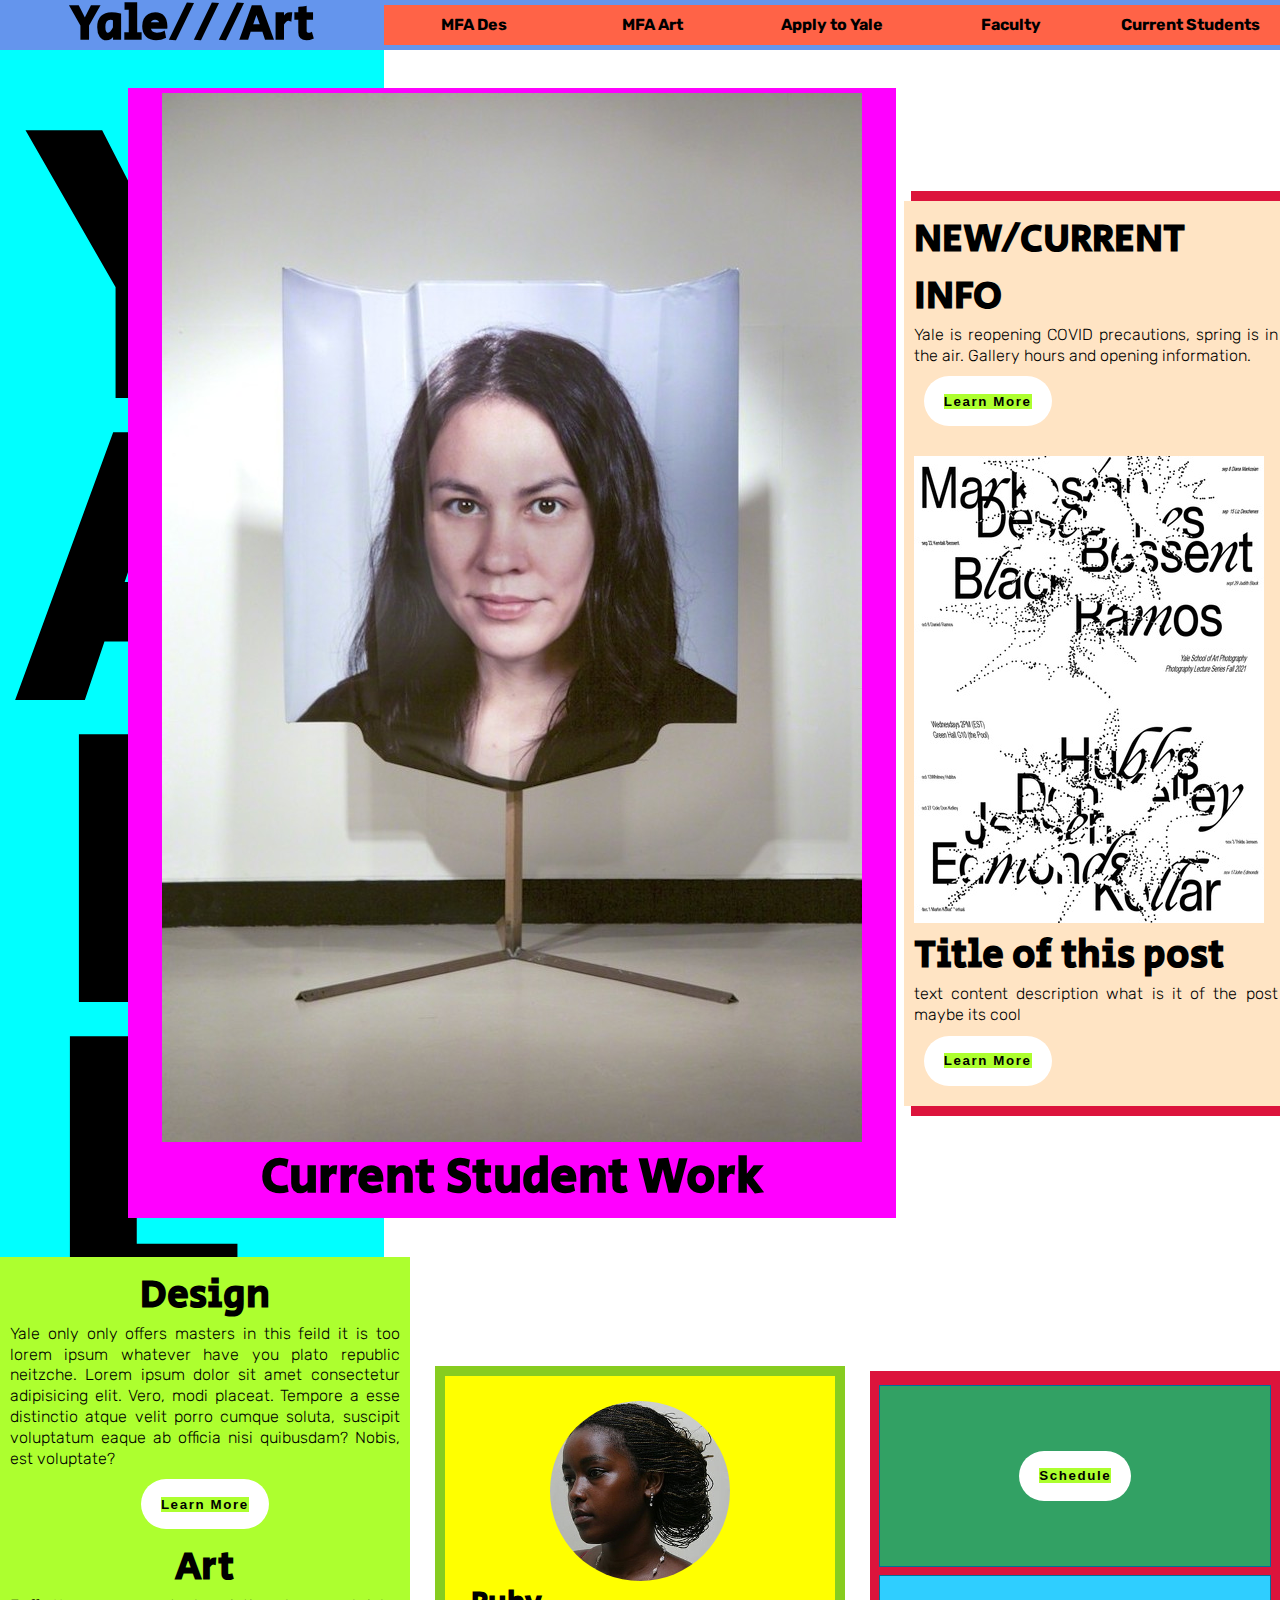
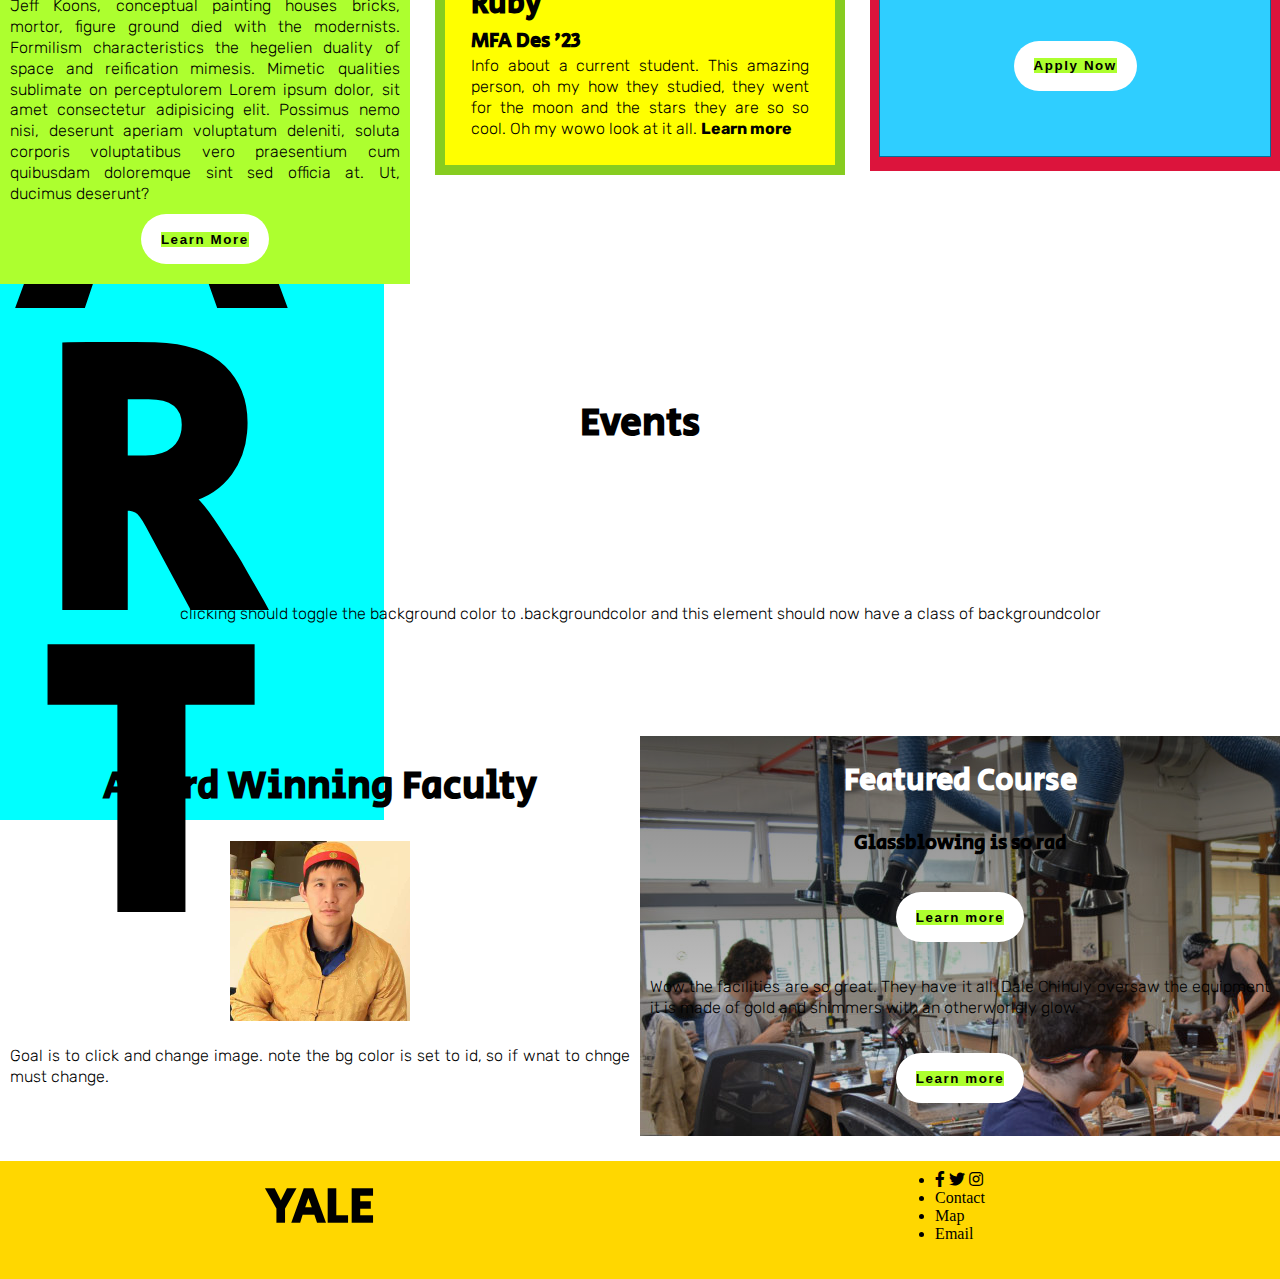
==== index.html @ 1c61f76e "first commit" ====
<!doctype html>
<html lang="en">

<head>
    <meta charset="UTF-8">
    <!--titles are important for SEO-->
    <title>Yale School of Art</title>
    <!--this helps make the page responsive-->
    <meta name="viewport" content="width=device-width, initial-scale=1">
    <!--link to stylesheet-->
    <link href="css/style.css" rel="stylesheet" type="text/css">
    <link rel="stylesheet" href="https://fonts.googleapis.com/css?family=Roboto">
    <link rel="stylesheet" href="https://cdnjs.cloudflare.com/ajax/libs/font-awesome/5.15.1/css/all.min.css">

</head>

<body>

    <div id="background_text">
        <h1>YALE ART</h1>
    </div>
    <section class="row" id="header">
        <!--the hamburger menu icon-->
        <div class="hamburger">
            <div class="bar1"></div>
            <div class="bar2"></div>
            <div class="bar3"></div>
        </div>
        <!--the logo will go here-->
        <h1 id="logo">Yale///Art</h1>

        <!--the navigation-->
        <nav class="navlinks" id="menu">
            <ul>
                <li> <a href="#">MFA Des</a></li>
                <li> <a href="#">MFA Art</a></li>
                <li> <a href="#">Apply to Yale</a></li>
                <li> <a href="#">Faculty</a></li>
                <li> <a href="#">Current Students</a></li>
            </ul>
            </nav>
            </section>
            <section class="row" id="dropdown"> 
            <nav class="navdropdown" id="fullmenu">
                <ul>
                    <li>Lorem ipsum </li>
                    <li>Lorem ipsum </li>
                    <li>Lorem ipsum </li>
                    <li>Lorem ipsum </li>
                </ul>
                <ul>
                    <li>Lorem ipsum </li>
                    <li>Lorem ipsum </li>
                    <li>Lorem ipsum </li>
                    <li>Lorem ipsum </li>
                </ul>
                <ul>
                    <li>Lorem ipsum </li>
                    <li>Lorem ipsum </li>
                    <li>Lorem ipsum </li>
                    <li>Lorem ipsum </li>
                </ul>
                <ul>
                    <li>Lorem ipsum </li>
                    <li>Lorem ipsum </li>
                    <li>Lorem ipsum </li>
                    <li>Lorem ipsum </li>
                </ul>
            </nav>
            </section>

        <!-- <div class="sidebar">     
  <h3>COVID COVID INFO!</h3>
</div> -->

    <!-- <div class="wrapper">
 <div class="two">Two</div>
  <div class="one">One</div>
</div> -->
    <div class="container">
        <section>
            <!-- <div class="row" id="blankspace"></div> -->
            <div class="row">
                <div class="two_thirds" id="current_work">
                    <img src="img/pale_head_art.jpeg">
                    <h1>Current Student Work</h1>
                </div>
                <div class="third">
                    <div class="post"><h2>NEW/CURRENT INFO</h2>
                    <p>Yale is reopening COVID precautions, spring is in the air.  Gallery hours and opening information.</p><button><a href="#">Learn More</a></button></div>
                   <div class="post"><img class="post_image" src="img/PhotoPoster.jpeg"><h2>Title of this post</h2><p>text content description what is it of the post maybe its cool</p><button><a href="#">Learn More</a></button></div>
                </div>
            </div>
        </section>
        <div class="row">
            <div class="third" id="programs">
                <h2>Design</h2>
                <p>Yale only only offers masters in this feild it is too lorem ipsum whatever have you plato republic neitzche. Lorem ipsum dolor sit amet consectetur adipisicing elit. Vero, modi placeat. Tempore a esse distinctio atque velit porro cumque soluta, suscipit voluptatum eaque ab officia nisi quibusdam? Nobis, est voluptate?</p>
               <button><a href="#">Learn More</a></button>
               <h2>Art</h2>
               <p>Jeff Koons, conceptual painting houses bricks, mortor, figure ground died with the modernists. Formilism characteristics the hegelien duality of space and reification mimesis. Mimetic qualities sublimate on perceptulorem Lorem ipsum dolor, sit amet consectetur adipisicing elit. Possimus nemo nisi, deserunt aperiam voluptatum deleniti, soluta corporis voluptatibus vero praesentium cum quibusdam doloremque sint sed officia at. Ut, ducimus deserunt?</p>
               <button><a href="#">Learn More</a></button>
            </div>
            <div class="third" id="student_life">
                <div class="alumni_profiles">
                    <img class="round" src="img/image-8.png">
                    <h3>Ruby</h3>
                    <h5>MFA Des '23</h5>
                    <p>Info about a current student. This amazing person, oh my how they studied, they went for the moon and the stars they are so so cool.
                Oh my wowo look at it all. <a href="#">Learn more</a></p>
                    </div>
            </div>
            <div class="third">
                <div class="stack" id="application_info">
                    <button><a href="#">Schedule</a> </button>
                </div>
                <div class="stack" id="connect">
                    <button><a href="#">Apply Now</a></button>
                </div>
            </div>
        </div>

        <div class="row">
            <div class="full" id="slideshow">
                <h2>Events</h2>
                <p>clicking should toggle the background color to .backgroundcolor and this element should now have a class of backgroundcolor</p>
            </div>
        </div>
        <div class="row">
            <div class="half">
                <h2>Award Winning Faculty</h2>
                <img class="displayed-img" src="img/image-6.png">
                <p>Goal is to click and change image.  note the bg color is set to id, so if wnat to chnge must change.</p>
                <div class="slideshow"></div>
            </div>
            <!-- <div class="third" id="facilities">
                <h2>Facilities</h2>
            </div> -->
            <div class="half" id="featured_course">
                    <h3>Featured Course</h3>
                    <h5>Glassblowing is so rad</h5><button><a href="#">Learn more</a></button>
                    <p>Wow the facilities are so great. They have it all.  Dale Chihuly oversaw the equipment it is made of gold and shimmers with an otherworldly glow.</p><button><a href="#">Learn more</a></button>
                
            </div>
        </div>
    </div>

    <!--begin footer-->
    <section id="footer">
        <div class="row">
            <div class="half short">
                <h1 id="logo"> YALE</h1>
            </div>
            <div class="half short">
                <ul>
                    <li><i class="fab fa-facebook-f"> </i>
                        <i class="fab fa-twitter"></i>
                     <i class="fab fa-instagram"></i>
                 </li>
                    <li>Contact</li>
                    <li>Map</li>
                    <li>Email</li>
                </ul>
            </div>
        </div>
    </section>

    <script src="js/main.js"></script>
</body>

</html>
---- css/style.css ----
@charset "UTF-8";
@import url('https://fonts.googleapis.com/css2?family=Rubik+Beastly&family=Rubik:ital,wght@0,300;0,400;1,300;1,400&family=Secular+One&display=swap');

/* CSS Document */
* {/*universal reset*/
  margin: 0px;
  padding: 0px;
  box-sizing: border-box;
}
/*mobile first*/
body {
  
}

section {}

.container {}
/*the row is how we are divying up vertical space in mobile view*/
.row {
  display: flex;
  flex-direction: column;
}
 
/*responsive framework*/
.full, .half, .third, .two_thirds, .quarter, .fifth, .sixth {
  width: 100%;
  min-height: 400px;
  display: flex; /*centers all text*/
  align-items: center;
  justify-content: space-around;
  flex-direction: column;
  padding:10px;
}

/*stacked elements*/
.stack {
  width: 100%;
  height:200px;
  display: flex;
  flex-direction: column;
  background-color: yellow;
  justify-content: center;
  align-items: center;  
}
/*I want this to display as a banner*/
.short {
  min-height: fit-content;
  max-height: 50%;
  display:flex;
  flex-direction: column;
}

/*typography*/
/* #logo {
  font-family: 'Rubik Beastly', "cursive";
  font-size:large;
} */
h1, h2, h3, h4, h5, h6 {
font-family: 'Secular One';
display:inline-block;
/* font-size: 72px;
line-height: 84px; */
}
h1 {
  margin-top: 0;
  font-size: 3.052rem;
}

h2 {font-size: 2.441rem;}

h3 {font-size: 1.953rem;}

h4 {font-size: 1.563rem;}

h5 {font-size: 1.25rem;}

small, .text_small {font-size: 0.8rem;}

a {
  text-decoration: none;
  font-weight: bold;
  color: inherit;
}
a:hover {
  background: rgb(196,196,196);
}
button {
  letter-spacing: .1rem;
  background-color: white;
  text-align: center;
  color:black;
  border-radius: 40px;
  min-width:100px;
  height: 50px;
  cursor: pointer;
  margin: 10px;
  padding:10px 20px;
  border-style: none;
}
button:hover {
  background-color: rgb(196, 196, 196);
}
button > * {
  background:greenyellow;
  color:black;
  font-weight: bold;
}
button a:hover {
  color:black;
}
p {
  font-family: 'Rubik', Arial, "sans-serif";
  font-weight:200;
  text-align:justify;
  line-height: 1.3rem;
}

/*navigation*/
nav {
  display: none;
  position: absolute;
  width: 100%;
  margin-top: 90px;
}
nav ul {
  list-style-type: none;
}
nav li {
  
  text-align: center;
  width: 100%;
  height: 40px;
  background-color: tomato;
  transition: all .5s ease;
}
nav li:hover {
  border-bottom: 5px solid yellow;
  transition-duration: 30ms;
}
nav a {
  text-decoration: none;
  line-height: 40px; 
  font-family: 'Rubik', Arial, "sans-serif";
}

.navdropdown {
  display:none;
  position: absolute;
  width: 100%;
  margin-bottom: 0px;
  background-color: pink;
margin-top:200px;
  height: 300px;
  padding: 40px 0px;
  box-shadow: 0px 5px 4px 0px cadetblue;
}
.nav-active {
  display:block;
}
.topnav {
  display: flex;
  flex-direction: column;
}
/*hamburger*/
.hamburger {
  background:teal;
}
.hamburger:hover {
  cursor:pointer;
}
.hamburgerclick {
  background:pink;
}
.bar1, .bar2, .bar3 {
  width: 35px;
  height: 5px;
  background-color: yellow;
  margin: 6px 0;
  transition: 0.4s;
}



/*header*/
#header {
  height: fit-content;
  display: flex;
  flex-direction: column;
  margin-bottom: 0px;
}
#header h1 {
  text-align: center;
  height: 50px;
  line-height: 50px;
}
#dropdown {
  width: 100%;
  background:green;
  margin-left:0px;

}
/*alert bar*/
.sidebar{
  display:flex;
  flex-direction: column;
}
.post {
  padding:10px;
  background-color: bisque;
}
/*hero image*/
#hero {
  display: flex;
  align-items: center;
  justify-content: center;
  min-height: 400px;
       
}
/*covid alert*/
#alert {
  background-color: yellow; 
}

/* img styles*/
img.round {
  margin: auto;
  border-radius: 50%;
  overflow: hidden;
}

/*bg images*/
#current_work {
  padding:5px;
  overflow: hidden;
  background-color: fuchsia;
  min-height: 400px;
  position: 0px -200px;
}
.alumni_profiles {
  display: flex;
  flex-direction: column;
  padding: 2vw;
  min-height: 400px;
  background-color: yellow;
}
#programs {
max-width:100%;
background-color: greenyellow;
}
#student_life {
max-width:100%;
background-color: rgb(135, 204, 32);
}
#application_info {
max-width:100%;
background-color: rgb(50, 161, 100);
}
#connect {
max-width:100%;
background-color: rgb(47, 206, 255);
}
#events {
max-width:100%;
background-color: rgb(140, 99, 253);
}
#faculty {
max-width:100%;
background-color: rgb(243, 97, 211);
}
#facilities {
max-width:100%;
background-color: rgb(216, 255, 74);
}
/*featured course*/
#featured_course {
 background-image: linear-gradient(rgba(0,0,0,.5),rgba(0,0,0,.1)), url(../img/featured_glass.jpeg);
 max-width:100%;
 background-color: greenyellow;
 
}
#featured_course h3 {
  color:white;
}
/*sliders, I am just grabbing the slideshow element here, adding styles will trump the styles added as a class so dont do*/
#slideshow {

}
/*footer*/
#footer {
  margin-left: 0px;
  max-height: 400px;
  display: flex;
  flex-direction: column;
  background: gold;
}
#background_text {
 display:none;
}
/*begin css for larger screens here*/
@media screen and (min-width:740px) {
  body {
  }
 
  section {
    margin-left:10vw;
  }
  #header {
    margin-left:0px;
    height: fit-content;
    display: flex;
    flex-direction: row;
background: cornflowerblue;
  }
  #header h1 {
    width: 30%;
  }
/* hamburger menu */
.hamburger {
  display:none;
}
  nav {
    display:inline-block;
    width: 70%;
    margin-top:0px;
    position:relative;
  }
  nav ul {
    display: flex;
    flex-direction: row;
    align-items: space-around;
  }
  nav li {
    text-align: center;
    width: 100%;
    height: 40px;
  }
.navdropdown {
  margin-top: 299px;
}
  .container {
    max-width: 1280px;
    margin: auto;
  }
  .row {
    margin-bottom: 2vw;
    display: flex;
    flex-direction: row;
    flex-wrap: wrap;
    justify-content: space-between;
    align-items:center;
  }
  #hero {
    display: flex;
    align-items: center;
    justify-content: center;
    min-height: 400px;
  }
  
  .full {
    width: 100%;
  }
  .half {
    width: 50%;
  }
  .third {
    width: 32%;
  }
  .two_thirds {
    width: 66.66%;
  }
  .quarter {
    width: 25%;
  }
  .fifth {
    width: 20%;
  }
  .stack {
    width: 100%;
    height: 180px;
    display: flex;
    flex-direction: column;
    outline: thin rgb(0, 112, 156) solid;
    justify-content: space-around;
    align-items: center;  
  }
  .short {
    min-height: fit-content;
    max-height: fit-content;
  }
  /*alert banner*/
  .sidebar {
    z-index:1;
    margin-top:40px;
    margin-left:33vw;
    height:50px;
    width:100%;
    background-color: orange;
    box-shadow: 5px 5px 5px rgb(0,0,0,.2) ;
  }
  .alumni_profiles {
    min-height: 300px;
     }
     .post {
      width: 30vw;
     }
  /*specific divs*/
  #alert {
    background-color: yellow; 
  }
  #blankspace {
    height:20vh;
  }
  /*bg images*/
  #current_work {
    min-height: 400px;
    position: 0px -200px;
    margin: 1vw 1vw 1vw 0vw;
  }

/*Background text*/
  #background_text {
    display: block;
    float: left;
    position: absolute;
    z-index:-1;
    width:40vw;
    background-color: cyan;
    margin-left:-10vw;
    
  }
  #background_text h1 {
  writing-mode: vertical-lr;
  text-orientation: upright;
  font-size:30vw;
  letter-spacing:-20vw;
  white-space: nowrap;
  }
}

/* js javascript script testing TESTETTESETSTESTESTTTTEST testing */
/*delete me*/
.third {
  background-color: crimson;
}
/*testing event onclick listener*/
.backgroundcolor {
  background-color: darkmagenta;
}
#backgroundcolor {
  background-color: darkorange;
}
/*slide show*/
.slide{
  display: none;
}
.slide.active {
  display: block;
}

/* --- Hamburger Appearance & Animation to examine, not in use --- */
/* Credit: https://codepen.io/mblode/pen/evjfn */
div.menu-link {
  width: 30px;
  top: 100px;
  left: 120px;
  transition-duration: 0.5s;
}
div.menu-link .icon {
  transition-duration: 0.5s;
  position: absolute;
  height: 4px;
  width: 30px;
  top: 20px;
  background-color: #efefef;
}
div.menu-link .icon:before {
  transition-duration: 0.5s;
  position: absolute;
  width: 30px;
  height: 4px;
  background-color: #efefef;
  content: "";
  top: -10px;
}
div.menu-link .icon:after {
  transition-duration: 0.5s;
  position: absolute;
  width: 30px;
  height: 4px;
  background-color: #efefef;
  content: "";
  top: 10px;
}
div.menu-link.open .icon {
  transition-duration: 0.5s;
  background: transparent;
}
div.menu-link.open .icon:before {
  transform: rotateZ(45deg) scaleX(1.25) translate(6.5px, 6.5px);
}
div.menu-link.open .icon:after {
  transform: rotateZ(-45deg) scaleX(1.25) translate(6px, -6px);
}
div.menu-link:hover {
  cursor: pointer;
}
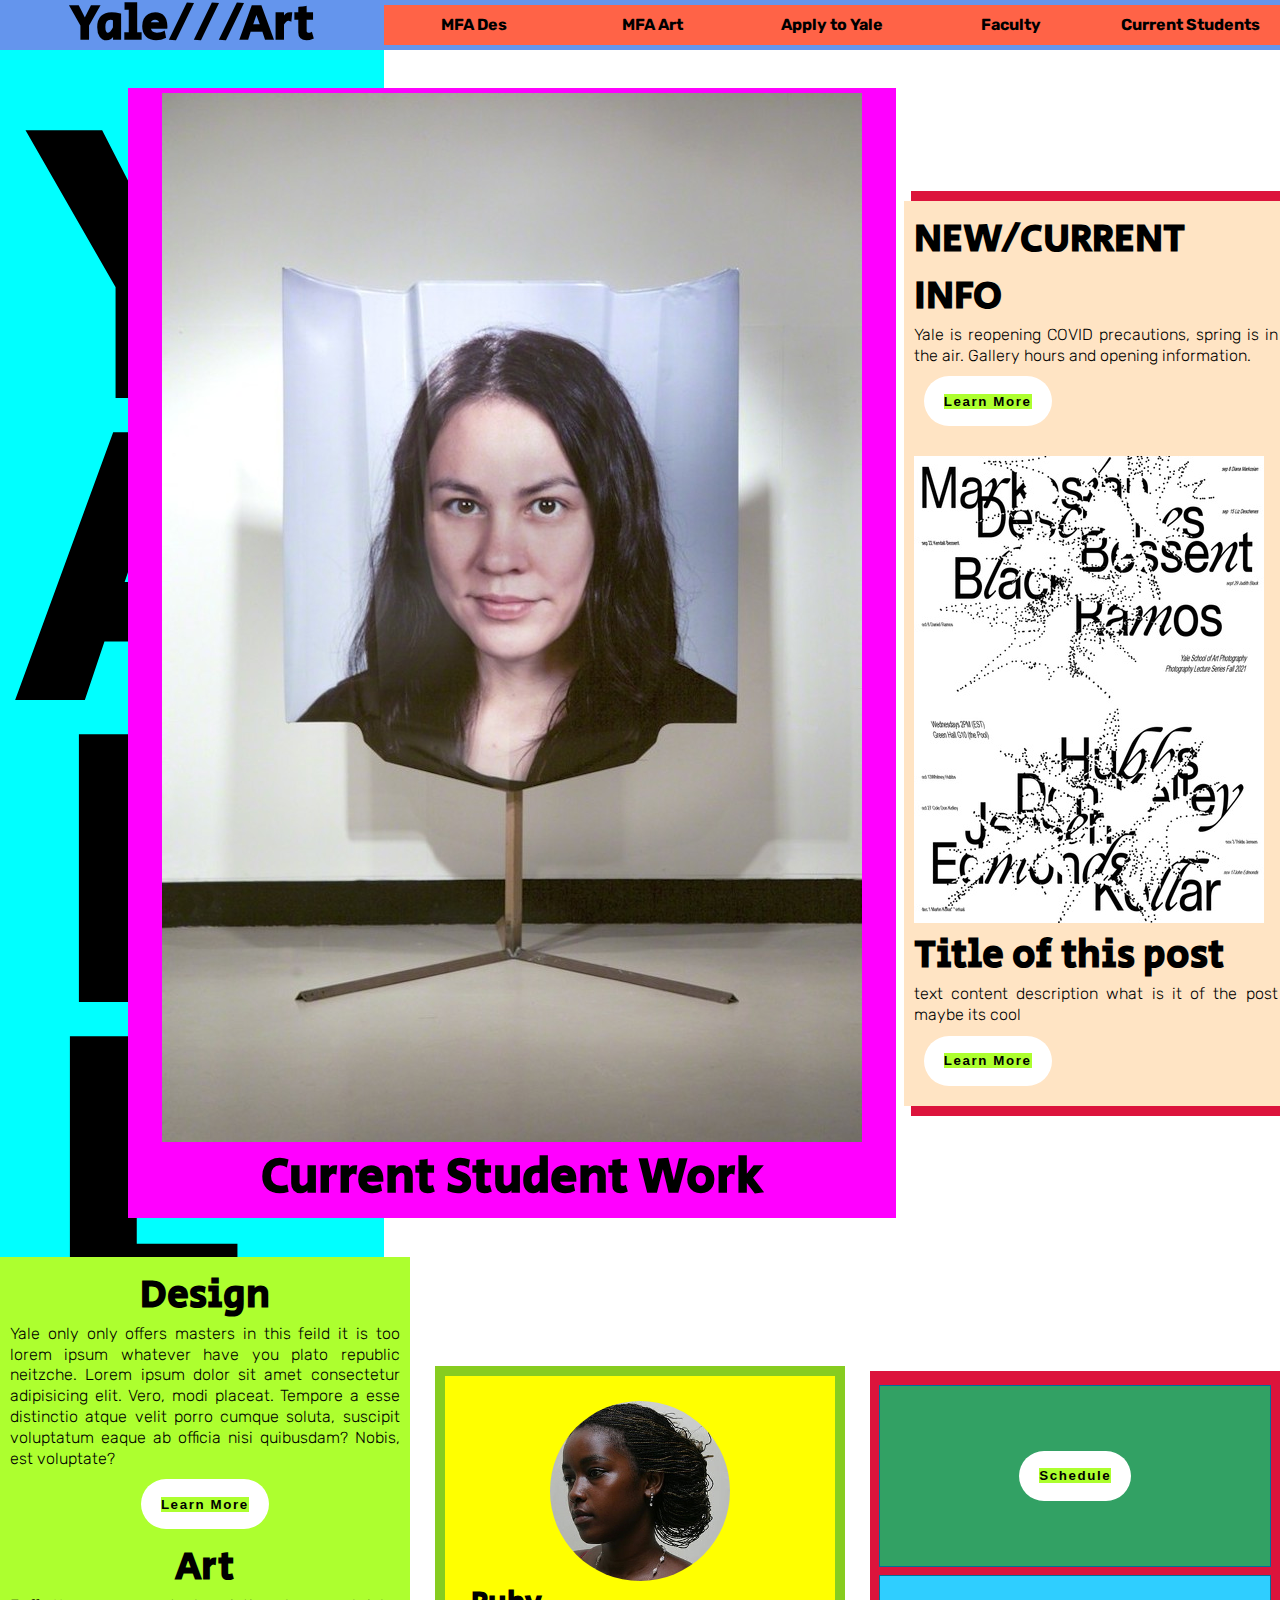
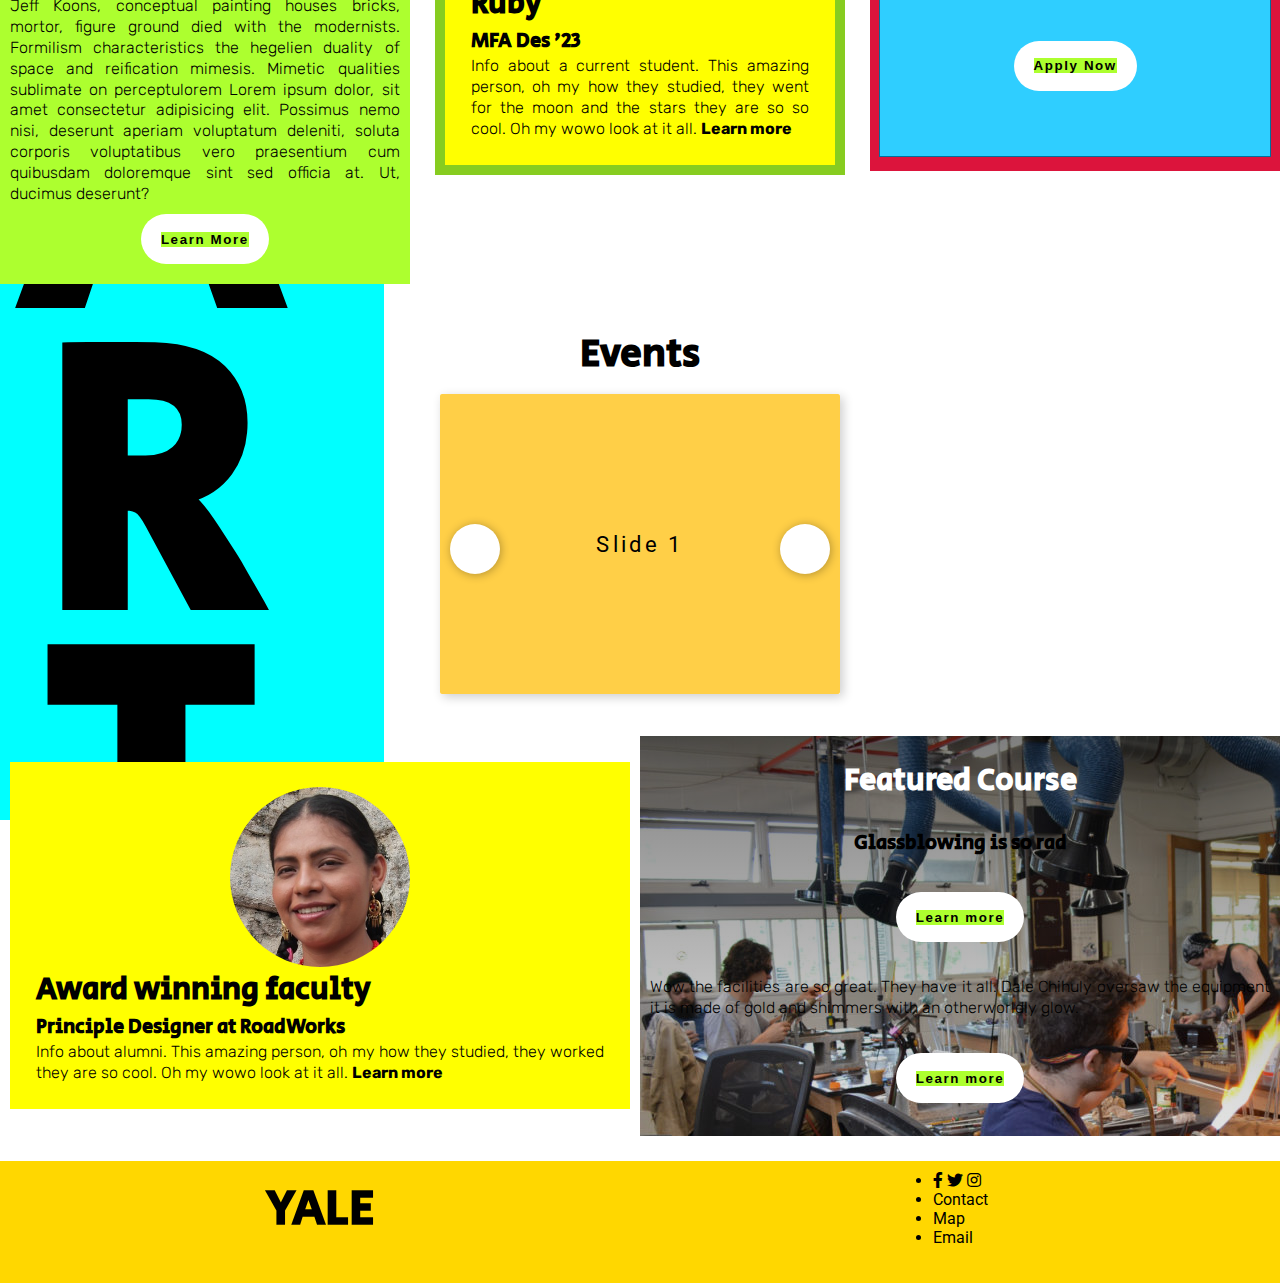
==== commit c505d59a: "first commit" ====
--- a/index.html
+++ b/index.html
@@ -38,38 +38,38 @@
                 <li> <a href="#">Faculty</a></li>
                 <li> <a href="#">Current Students</a></li>
             </ul>
-            </nav>
-            </section>
-            <section class="row" id="dropdown"> 
-            <nav class="navdropdown" id="fullmenu">
-                <ul>
-                    <li>Lorem ipsum </li>
-                    <li>Lorem ipsum </li>
-                    <li>Lorem ipsum </li>
-                    <li>Lorem ipsum </li>
-                </ul>
-                <ul>
-                    <li>Lorem ipsum </li>
-                    <li>Lorem ipsum </li>
-                    <li>Lorem ipsum </li>
-                    <li>Lorem ipsum </li>
-                </ul>
-                <ul>
-                    <li>Lorem ipsum </li>
-                    <li>Lorem ipsum </li>
-                    <li>Lorem ipsum </li>
-                    <li>Lorem ipsum </li>
-                </ul>
-                <ul>
-                    <li>Lorem ipsum </li>
-                    <li>Lorem ipsum </li>
-                    <li>Lorem ipsum </li>
-                    <li>Lorem ipsum </li>
-                </ul>
-            </nav>
-            </section>
-
-        <!-- <div class="sidebar">     
+        </nav>
+    </section>
+    <section class="row" id="dropdown">
+        <nav class="navdropdown" id="fullmenu">
+            <ul>
+                <li>Lorem ipsum </li>
+                <li>Lorem ipsum </li>
+                <li>Lorem ipsum </li>
+                <li>Lorem ipsum </li>
+            </ul>
+            <ul>
+                <li>Lorem ipsum </li>
+                <li>Lorem ipsum </li>
+                <li>Lorem ipsum </li>
+                <li>Lorem ipsum </li>
+            </ul>
+            <ul>
+                <li>Lorem ipsum </li>
+                <li>Lorem ipsum </li>
+                <li>Lorem ipsum </li>
+                <li>Lorem ipsum </li>
+            </ul>
+            <ul>
+                <li>Lorem ipsum </li>
+                <li>Lorem ipsum </li>
+                <li>Lorem ipsum </li>
+                <li>Lorem ipsum </li>
+            </ul>
+        </nav>
+    </section>
+
+    <!-- <div class="sidebar">     
   <h3>COVID COVID INFO!</h3>
 </div> -->
 
@@ -86,29 +86,44 @@
                     <h1>Current Student Work</h1>
                 </div>
                 <div class="third">
-                    <div class="post"><h2>NEW/CURRENT INFO</h2>
-                    <p>Yale is reopening COVID precautions, spring is in the air.  Gallery hours and opening information.</p><button><a href="#">Learn More</a></button></div>
-                   <div class="post"><img class="post_image" src="img/PhotoPoster.jpeg"><h2>Title of this post</h2><p>text content description what is it of the post maybe its cool</p><button><a href="#">Learn More</a></button></div>
+                    <div class="post">
+                        <h2>NEW/CURRENT INFO</h2>
+                        <p>Yale is reopening COVID precautions, spring is in the air. Gallery hours and opening
+                            information.</p><button><a href="#">Learn More</a></button>
+                    </div>
+                    <div class="post"><img class="post_image" src="img/PhotoPoster.jpeg">
+                        <h2>Title of this post</h2>
+                        <p>text content description what is it of the post maybe its cool</p><button><a href="#">Learn
+                                More</a></button>
+                    </div>
                 </div>
             </div>
         </section>
         <div class="row">
             <div class="third" id="programs">
                 <h2>Design</h2>
-                <p>Yale only only offers masters in this feild it is too lorem ipsum whatever have you plato republic neitzche. Lorem ipsum dolor sit amet consectetur adipisicing elit. Vero, modi placeat. Tempore a esse distinctio atque velit porro cumque soluta, suscipit voluptatum eaque ab officia nisi quibusdam? Nobis, est voluptate?</p>
-               <button><a href="#">Learn More</a></button>
-               <h2>Art</h2>
-               <p>Jeff Koons, conceptual painting houses bricks, mortor, figure ground died with the modernists. Formilism characteristics the hegelien duality of space and reification mimesis. Mimetic qualities sublimate on perceptulorem Lorem ipsum dolor, sit amet consectetur adipisicing elit. Possimus nemo nisi, deserunt aperiam voluptatum deleniti, soluta corporis voluptatibus vero praesentium cum quibusdam doloremque sint sed officia at. Ut, ducimus deserunt?</p>
-               <button><a href="#">Learn More</a></button>
+                <p>Yale only only offers masters in this feild it is too lorem ipsum whatever have you plato republic
+                    neitzche. Lorem ipsum dolor sit amet consectetur adipisicing elit. Vero, modi placeat. Tempore a
+                    esse distinctio atque velit porro cumque soluta, suscipit voluptatum eaque ab officia nisi
+                    quibusdam? Nobis, est voluptate?</p>
+                <button><a href="#">Learn More</a></button>
+                <h2>Art</h2>
+                <p>Jeff Koons, conceptual painting houses bricks, mortor, figure ground died with the modernists.
+                    Formilism characteristics the hegelien duality of space and reification mimesis. Mimetic qualities
+                    sublimate on perceptulorem Lorem ipsum dolor, sit amet consectetur adipisicing elit. Possimus nemo
+                    nisi, deserunt aperiam voluptatum deleniti, soluta corporis voluptatibus vero praesentium cum
+                    quibusdam doloremque sint sed officia at. Ut, ducimus deserunt?</p>
+                <button><a href="#">Learn More</a></button>
             </div>
             <div class="third" id="student_life">
                 <div class="alumni_profiles">
                     <img class="round" src="img/image-8.png">
                     <h3>Ruby</h3>
                     <h5>MFA Des '23</h5>
-                    <p>Info about a current student. This amazing person, oh my how they studied, they went for the moon and the stars they are so so cool.
-                Oh my wowo look at it all. <a href="#">Learn more</a></p>
-                    </div>
+                    <p>Info about a current student. This amazing person, oh my how they studied, they went for the moon
+                        and the stars they are so so cool.
+                        Oh my wowo look at it all. <a href="#">Learn more</a></p>
+                </div>
             </div>
             <div class="third">
                 <div class="stack" id="application_info">
@@ -123,24 +138,41 @@
         <div class="row">
             <div class="full" id="slideshow">
                 <h2>Events</h2>
-                <p>clicking should toggle the background color to .backgroundcolor and this element should now have a class of backgroundcolor</p>
+                <div id="slider" class="slider">
+                    <div class="wrapper">
+                        <div id="slides" class="slides">
+                            <span class="slide">Slide 1</span>
+                            <span class="slide">Slide 2</span>
+                            <span class="slide">Slide 3</span>
+                            <span class="slide">Slide 4</span>
+                            <span class="slide">Slide 5</span>
+                        </div>
+                    </div>
+                    <a id="prev" class="control prev"></a>
+                    <a id="next" class="control next"></a>
+                </div>
             </div>
         </div>
         <div class="row">
             <div class="half">
-                <h2>Award Winning Faculty</h2>
-                <img class="displayed-img" src="img/image-6.png">
-                <p>Goal is to click and change image.  note the bg color is set to id, so if wnat to chnge must change.</p>
-                <div class="slideshow"></div>
+                <div class="alumni_profiles">
+                    <img class="round" src="img/image-2.png">
+                    <h3>Award winning faculty</h3>
+                    <h5>Principle Designer at RoadWorks</h5>
+                    <p>Info about alumni. This amazing person, oh my how they studied, they worked they are so cool.
+                Oh my wowo look at it all. <a href="#">Learn more</a></p>
+                </div>
+             
             </div>
             <!-- <div class="third" id="facilities">
                 <h2>Facilities</h2>
             </div> -->
             <div class="half" id="featured_course">
-                    <h3>Featured Course</h3>
-                    <h5>Glassblowing is so rad</h5><button><a href="#">Learn more</a></button>
-                    <p>Wow the facilities are so great. They have it all.  Dale Chihuly oversaw the equipment it is made of gold and shimmers with an otherworldly glow.</p><button><a href="#">Learn more</a></button>
-                
+                <h3>Featured Course</h3>
+                <h5>Glassblowing is so rad</h5><button><a href="#">Learn more</a></button>
+                <p>Wow the facilities are so great. They have it all. Dale Chihuly oversaw the equipment it is made of
+                    gold and shimmers with an otherworldly glow.</p><button><a href="#">Learn more</a></button>
+
             </div>
         </div>
     </div>
@@ -155,8 +187,8 @@
                 <ul>
                     <li><i class="fab fa-facebook-f"> </i>
                         <i class="fab fa-twitter"></i>
-                     <i class="fab fa-instagram"></i>
-                 </li>
+                        <i class="fab fa-instagram"></i>
+                    </li>
                     <li>Contact</li>
                     <li>Map</li>
                     <li>Email</li>
--- a/css/style.css
+++ b/css/style.css
@@ -1,6 +1,6 @@
 @charset "UTF-8";
 @import url('https://fonts.googleapis.com/css2?family=Rubik+Beastly&family=Rubik:ital,wght@0,300;0,400;1,300;1,400&family=Secular+One&display=swap');
-
+@import url("https://fonts.googleapis.com/css?family=Roboto");
 /* CSS Document */
 * {/*universal reset*/
   margin: 0px;
@@ -9,7 +9,7 @@
 }
 /*mobile first*/
 body {
-  
+  font-family: 'Roboto','arial', sans-serif;
 }
 
 section {}
@@ -179,8 +179,6 @@
   transition: 0.4s;
 }
 
-
-
 /*header*/
 #header {
   height: fit-content;
@@ -282,9 +280,106 @@
   color:white;
 }
 /*sliders, I am just grabbing the slideshow element here, adding styles will trump the styles added as a class so dont do*/
-#slideshow {
-
-}
+
+.slider {
+  position: relative;
+  /* not sure why these translations exist */
+  /* top: 50%;
+  left: 50%;
+  transform: translate(-50%, -50%); */
+  width: 400px;
+  height: 300px;
+  box-shadow: 3px 3px 10px rgba(0,0,0,.2);
+  text-align: center;
+  letter-spacing: 0.15em;
+  font-size: 22px;
+}
+
+.wrapper {
+  overflow: hidden;
+  position: relative;
+  width: 400px;
+  height: 300px;
+  z-index: 1;
+}
+
+.slides {
+  display: flex;
+  position: relative;
+  top: 0;
+  left: -400px;
+  width: 10000px;
+}
+
+.slides.shifting {
+  transition: left .2s ease-out;
+  background-color: purple; /*delete me*/
+}
+
+.slide {
+  width: 400px;
+  height: 300px;
+  cursor: pointer;
+  display: flex;
+  flex-direction: column;
+  justify-content: center;
+  transition: all 1s;
+  position: relative;
+  background-color: #FFCF47;
+  border-radius: 2px;
+}
+.slider.loaded .slide:nth-child(2), .slider.loaded .slide:nth-child(7)  {
+  background-color:#FFCF47;
+}
+
+.slider.loaded .slide:nth-child(1), .slider.loaded .slide:nth-child(6) { 
+  background-color: #7ADCEF 
+}
+
+.slider.loaded .slide:nth-child(3){ 
+  background-color: #3CFF96 
+}
+.slider.loaded .slide:nth-child(4) { 
+  background-color: #a78df5 
+}
+.slider.loaded .slide:nth-child(5) { 
+  background-color: #ff8686 
+}
+
+.control {
+  position: absolute;
+  top: 50%;
+  width: 50px;
+  height: 50px;
+  background: #fff;
+  border-radius: 50px;
+  margin-top: -20px;
+  box-shadow: 1px 1px 10px rgba(0, 0, 0, 0.3);
+  z-index: 2;
+}
+
+.prev,
+.next {
+  background-size: 22px;
+  background-position: center;
+  background-repeat: no-repeat;
+  cursor: pointer;
+}
+
+.prev {
+  background-image: url(https://cdn0.iconfinder.com/data/icons/navigation-set-arrows-part-one/32/ChevronLeft-512.png);
+  left: 10px;
+}
+
+.next {
+  background-image: url(https://cdn0.iconfinder.com/data/icons/navigation-set-arrows-part-one/32/ChevronRight-512.png);
+  right: 10px;
+}
+.prev:active,
+.next:active {
+  transform: scale(.8);
+}
+/*end copied slider code*/
 /*footer*/
 #footer {
   margin-left: 0px;
@@ -449,13 +544,7 @@
 #backgroundcolor {
   background-color: darkorange;
 }
-/*slide show*/
-.slide{
-  display: none;
-}
-.slide.active {
-  display: block;
-}
+
 
 /* --- Hamburger Appearance & Animation to examine, not in use --- */
 /* Credit: https://codepen.io/mblode/pen/evjfn */
